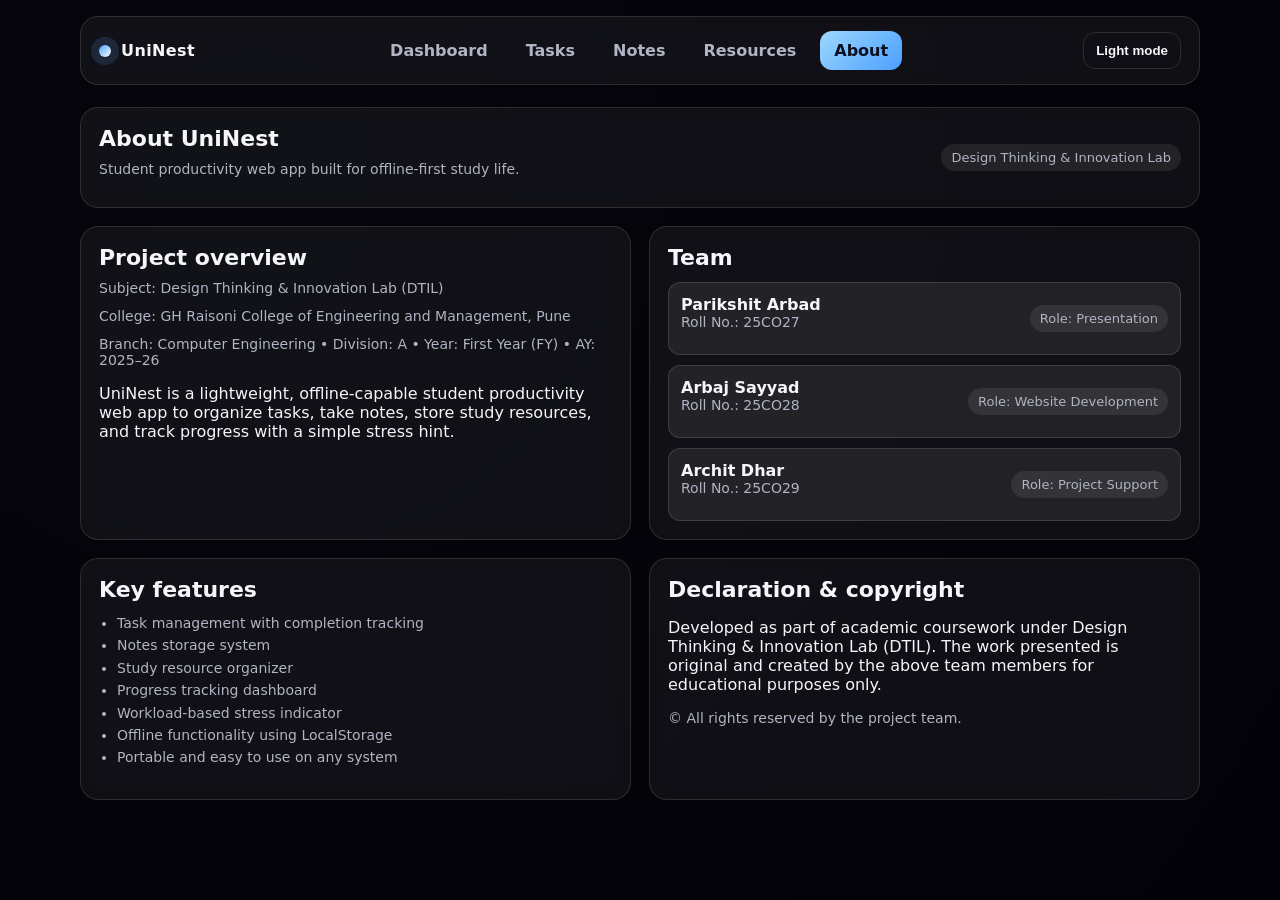
==== about.html @ b3c20384 "Add files via upload" ====
<!DOCTYPE html>
<html lang="en">
<head>
  <meta charset="UTF-8">
  <meta name="viewport" content="width=device-width, initial-scale=1.0">
  <title>UniNest | About</title>
  <link rel="stylesheet" href="styles.css">
</head>
<body data-page="about" data-theme="dark">
  <div class="page">
    <nav class="topnav">
      <div class="brand">
        <span class="brand-dot"></span>
        <span>UniNest</span>
      </div>
      <div class="nav-links">
        <a href="index.html" data-nav="dashboard">Dashboard</a>
        <a href="tasks.html" data-nav="tasks">Tasks</a>
        <a href="notes.html" data-nav="notes">Notes</a>
        <a href="resources.html" data-nav="resources">Resources</a>
        <a href="about.html" data-nav="about">About</a>
      </div>
      <button id="themeToggle">Light mode</button>
    </nav>

    <main class="content">
      <section class="card">
        <div class="space-between">
          <div>
            <h2>About UniNest</h2>
            <p class="muted">Student productivity web app built for offline-first study life.</p>
          </div>
          <span class="pill">Design Thinking &amp; Innovation Lab</span>
        </div>
      </section>

      <div class="grid-2">
        <section class="card">
          <h2>Project overview</h2>
          <p class="muted">Subject: Design Thinking &amp; Innovation Lab (DTIL)</p>
          <p class="muted">College: GH Raisoni College of Engineering and Management, Pune</p>
          <p class="muted">Branch: Computer Engineering &bull; Division: A &bull; Year: First Year (FY) &bull; AY: 2025–26</p>
          <p>UniNest is a lightweight, offline-capable student productivity web app to organize tasks, take notes, store study resources, and track progress with a simple stress hint.</p>
        </section>

        <section class="card">
          <h2>Team</h2>
          <div class="list">
            <div class="list-item">
              <div>
                <div class="task-title">Parikshit Arbad</div>
                <div class="muted">Roll No.: 25CO27</div>
              </div>
              <span class="pill">Role: Presentation</span>
            </div>
            <div class="list-item">
              <div>
                <div class="task-title">Arbaj Sayyad</div>
                <div class="muted">Roll No.: 25CO28</div>
              </div>
              <span class="pill">Role: Website Development</span>
            </div>
            <div class="list-item">
              <div>
                <div class="task-title">Archit Dhar</div>
                <div class="muted">Roll No.: 25CO29</div>
              </div>
              <span class="pill">Role: Project Support</span>
            </div>
          </div>
        </section>
      </div>

      <div class="grid-2">
        <section class="card">
          <h2>Key features</h2>
          <ul class="muted" style="padding-left:18px; line-height:1.6;">
            <li>Task management with completion tracking</li>
            <li>Notes storage system</li>
            <li>Study resource organizer</li>
            <li>Progress tracking dashboard</li>
            <li>Workload-based stress indicator</li>
            <li>Offline functionality using LocalStorage</li>
            <li>Portable and easy to use on any system</li>
          </ul>
        </section>

        <section class="card">
          <h2>Declaration &amp; copyright</h2>
          <p>Developed as part of academic coursework under Design Thinking &amp; Innovation Lab (DTIL). The work presented is original and created by the above team members for educational purposes only.</p>
          <p class="muted" style="margin-top:8px;">© All rights reserved by the project team.</p>
        </section>
      </div>
    </main>
  </div>

  <script src="main.js"></script>
  <script src="about.js"></script>
</body>
</html>
---- styles.css ----
/* UniNest shared styles */
:root {
  --radius: 18px;
  --radius-sm: 12px;
  --speed: 180ms;
}

body[data-theme="dark"] {
  /* Void space */
  --bg: radial-gradient(circle at 20% 20%, #05060b 0, #04040a 40%, #020208 100%);
  --card: rgba(255, 255, 255, 0.05);
  --card-strong: rgba(255, 255, 255, 0.08);
  --text: #f4f6fb;
  --muted: #b0b4c4;
  --accent: #ffffff;
  --accent-2: #9cd7ff;
  --accent-3: #4ca0ff;
  --danger: #ff6b6b;
  --warn: #f2b947;
  --success: #7fd98b;
  --shadow: none;
  --border: rgba(255, 255, 255, 0.12);
  --contrast-on-accent: #0b1020;
  --input-bg: rgba(255, 255, 255, 0.08);
  color-scheme: dark;
}

body[data-theme="light"] {
  /* Softer, lower-glare light theme */
  --bg: radial-gradient(circle at 20% 20%, #d7dae4 0, #c8cdd8 42%, #bbc2d1 100%);
  --card: rgba(17, 19, 26, 0.06);
  --card-strong: rgba(17, 19, 26, 0.1);
  --text: #0d1020;
  --muted: #3f4558;
  --accent: #2f3e63;
  --accent-2: #3c4b6c;
  --accent-3: #253153;
  --danger: #c02f2f;
  --warn: #c87f10;
  --success: #1f8b4a;
  --shadow: none;
  --border: rgba(17, 19, 26, 0.16);
  --contrast-on-accent: #f6f8ff;
  --input-bg: rgba(17, 19, 26, 0.06);
  color-scheme: light;
}

*,
*::before,
*::after {
  box-sizing: border-box;
}

body {
  margin: 0;
  min-height: 100vh;
  font-family: "Segoe UI", "Gill Sans", system-ui, -apple-system, sans-serif;
  background: var(--bg);
  color: var(--text);
  display: flex;
  justify-content: center;
  padding: 16px 12px 32px;
  transition: background 220ms ease, color 180ms ease;
}

a {
  color: inherit;
  text-decoration: none;
}

.page {
  width: 100%;
  max-width: 1120px;
  position: relative;
  z-index: 1;
  opacity: 0;
  transform: translateY(6px);
  transition: opacity 220ms ease, transform 220ms ease;
}

body.is-loaded .page {
  opacity: 1;
  transform: translateY(0);
}

.topnav {
  display: flex;
  align-items: center;
  justify-content: space-between;
  background: var(--card);
  backdrop-filter: blur(6px);
  border: 1px solid var(--border);
  border-radius: var(--radius);
  padding: 14px 18px;
  box-shadow: none;
  position: sticky;
  top: 12px;
  z-index: 5;
  flex-wrap: wrap;
  gap: 12px;
  transition: background 180ms ease, border-color 180ms ease, box-shadow 180ms ease;
}

.brand {
  display: flex;
  align-items: center;
  gap: 10px;
  font-weight: 700;
  letter-spacing: 0.4px;
}

.brand-dot {
  width: 12px;
  height: 12px;
  border-radius: 50%;
  background: linear-gradient(135deg, var(--accent-3), var(--accent));
  box-shadow: 0 0 0 8px rgba(97, 160, 255, 0.15);
}

.nav-links {
  display: flex;
  gap: 10px;
  flex-wrap: wrap;
}

.nav-links a {
  padding: 10px 14px;
  border-radius: var(--radius-sm);
  color: var(--muted);
  font-weight: 600;
  transition: all var(--speed) ease;
}

.nav-links a:hover {
  background: var(--card-strong);
  color: var(--text);
}

.nav-links .active {
  background: linear-gradient(135deg, var(--accent-2), var(--accent-3));
  color: var(--contrast-on-accent);
  box-shadow: none;
}

.content {
  margin-top: 22px;
  display: grid;
  gap: 18px;
}

.grid-2 {
  display: grid;
  grid-template-columns: repeat(auto-fit, minmax(280px, 1fr));
  gap: 18px;
}

.card {
  background: var(--card);
  border: 1px solid var(--border);
  border-radius: var(--radius);
  padding: 18px;
  box-shadow: none;
  backdrop-filter: blur(6px);
  transition: background 180ms ease, border-color 180ms ease, box-shadow 180ms ease;
}

.card h2 {
  margin: 0 0 10px;
  font-size: 22px;
}

.muted {
  color: var(--muted);
  font-size: 14px;
  margin: 0 0 12px;
}

form {
  display: grid;
  gap: 10px;
  margin-top: 6px;
}

label {
  font-weight: 600;
  font-size: 14px;
}

input[type="text"],
input[type="url"],
textarea,
select {
  width: 100%;
  background: var(--input-bg, var(--card-strong));
  border: 1px solid var(--border);
  border-radius: var(--radius-sm);
  padding: 12px 12px;
  color: var(--text);
  font-size: 15px;
  outline: none;
  transition: border var(--speed), transform var(--speed);
}

input:focus,
textarea:focus,
select:focus {
  border-color: var(--accent);
  transform: translateY(-1px);
}

textarea {
  min-height: 160px;
  resize: vertical;
}

select {
  appearance: none;
  background: var(--input-bg, var(--card-strong));
  color: var(--text);
  cursor: pointer;
  font-weight: 700;
  border: 1px solid var(--border);
  box-shadow: inset 0 1px 2px rgba(0, 0, 0, 0.25);
  transition: border-color var(--speed), box-shadow var(--speed), background-color var(--speed), color var(--speed);
}

select option {
  background: var(--input-bg, var(--card-strong)) !important;
  color: var(--text) !important;
}

/* Dark dropdown fixes */
body[data-theme="dark"] select,
body[data-theme="dark"] select option {
  background-color: #0f1324 !important;
  color: #f4f6fb !important;
}

body[data-theme="dark"] select:focus {
  border-color: var(--accent-3);
  box-shadow: 0 0 0 3px rgba(156, 215, 255, 0.25);
}

body[data-theme="light"] select option {
  background-color: #eef1f7 !important;
  color: #0d1020 !important;
}

select:focus {
  border-color: var(--accent-3);
  outline: none;
  box-shadow: 0 0 0 3px rgba(76, 160, 255, 0.25);
}

button {
  border: none;
  background: linear-gradient(135deg, var(--accent-2), var(--accent-3));
  color: var(--contrast-on-accent);
  padding: 12px 14px;
  border-radius: var(--radius-sm);
  font-weight: 700;
  cursor: pointer;
  transition: transform var(--speed), box-shadow var(--speed);
}

button:hover {
  transform: translateY(-2px);
  box-shadow: 0 12px 22px rgba(97, 160, 255, 0.35);
}

.ghost {
  background: transparent;
  color: var(--text);
  border: 1px dashed var(--border);
}

/* Smooth component transitions */
.nav-links a,
.list-item,
.pill,
.badge,
.progress-bar,
.calendar-cell,
.spark-bar {
  transition: background-color var(--speed), color var(--speed), border-color var(--speed), box-shadow var(--speed), transform var(--speed);
}

.flex {
  display: flex;
  align-items: center;
  gap: 10px;
}

.space-between {
  display: flex;
  align-items: center;
  justify-content: space-between;
  gap: 10px;
}

.badge {
  padding: 6px 10px;
  border-radius: 999px;
  font-size: 13px;
  font-weight: 700;
  letter-spacing: 0.3px;
}

.badge-low {
  background: rgba(127, 217, 139, 0.2);
  color: var(--success);
}

.badge-mid {
  background: rgba(255, 179, 71, 0.2);
  color: var(--warn);
}

.badge-high {
  background: rgba(255, 107, 107, 0.2);
  color: var(--danger);
}

.list {
  display: grid;
  gap: 10px;
  margin-top: 12px;
}

.list-item {
  background: var(--card-strong);
  border: 1px solid var(--border);
  border-radius: var(--radius-sm);
  padding: 12px;
  display: flex;
  align-items: center;
  justify-content: space-between;
  gap: 10px;
}

.checkbox-row {
  display: flex;
  align-items: center;
  gap: 10px;
}

.checkbox-row input[type="checkbox"] {
  width: 20px;
  height: 20px;
  accent-color: var(--accent-3);
}

.task-title {
  font-weight: 700;
}

.task-title.done {
  text-decoration: line-through;
  color: var(--muted);
}

.progress-shell {
  background: var(--card-strong);
  border-radius: 12px;
  overflow: hidden;
  position: relative;
  height: 14px;
}

.progress-bar {
  height: 100%;
  background: linear-gradient(90deg, var(--accent-2), var(--accent-3));
  width: 0;
  transition: width 240ms ease;
}

.empty {
  color: var(--muted);
  font-size: 14px;
  margin: 8px 0;
}

.pill {
  padding: 6px 10px;
  background: rgba(255, 255, 255, 0.08);
  border-radius: 999px;
  font-size: 13px;
  color: var(--muted);
}

.link {
  color: var(--accent);
  font-weight: 700;
}

.footer-note {
  font-size: 13px;
  color: var(--muted);
  margin-top: 10px;
  line-height: 1.4;
}

.pill-contrast {
  background: var(--card-strong);
  color: var(--text);
}

/* Theme toggle */
#themeToggle {
  background: transparent;
  color: var(--text);
  border: 1px solid var(--border);
  box-shadow: none;
  padding: 10px 12px;
}

/* Cursor glow */
#cursorGlow {
  display: none;
}

/* Pomodoro */
.pomodoro-time {
  font-size: 36px;
  font-weight: 700;
  letter-spacing: 1px;
}

.pomodoro-controls {
  display: flex;
  flex-wrap: wrap;
  gap: 10px;
  margin-top: 10px;
}

/* Calendar */
.calendar-grid {
  display: grid;
  grid-template-columns: repeat(7, minmax(0, 1fr));
  gap: 6px;
  margin-top: 10px;
  grid-auto-rows: minmax(34px, auto);
}

.calendar-grid > div {
  min-height: 34px;
}

.calendar-cell {
  text-align: center;
  padding: 8px 0;
  border-radius: 10px;
  background: var(--card-strong);
  color: var(--text);
  border: 1px solid var(--border);
}

.calendar-cell.today {
  background: linear-gradient(135deg, var(--accent-2), var(--accent-3));
  color: var(--contrast-on-accent);
  font-weight: 700;
}

.calendar-cell.empty {
  background: transparent;
  border: none;
}

.calendar-head {
  color: var(--muted);
  font-size: 13px;
  text-transform: uppercase;
}

/* Progress graph */
.spark-bars {
  display: grid;
  grid-template-columns: repeat(7, 1fr);
  align-items: end;
  gap: 8px;
  height: 120px;
  margin-top: 10px;
}

.spark-bar {
  width: 100%;
  background: linear-gradient(180deg, var(--accent-2), var(--accent-3));
  border-radius: 10px 10px 4px 4px;
  min-height: 6px;
}

.spark-labels {
  display: grid;
  grid-template-columns: repeat(7, 1fr);
  gap: 8px;
  font-size: 12px;
  color: var(--muted);
  margin-top: 6px;
  text-align: center;
}

/* Form rows */
.inline-row {
  display: grid;
  grid-template-columns: 1fr auto;
  gap: 10px;
}

@media (max-width: 640px) {
  body {
    padding: 12px;
  }
  .topnav {
    flex-direction: column;
    align-items: flex-start;
    gap: 10px;
    position: static;
  }
  .nav-links {
    width: 100%;
  }
}
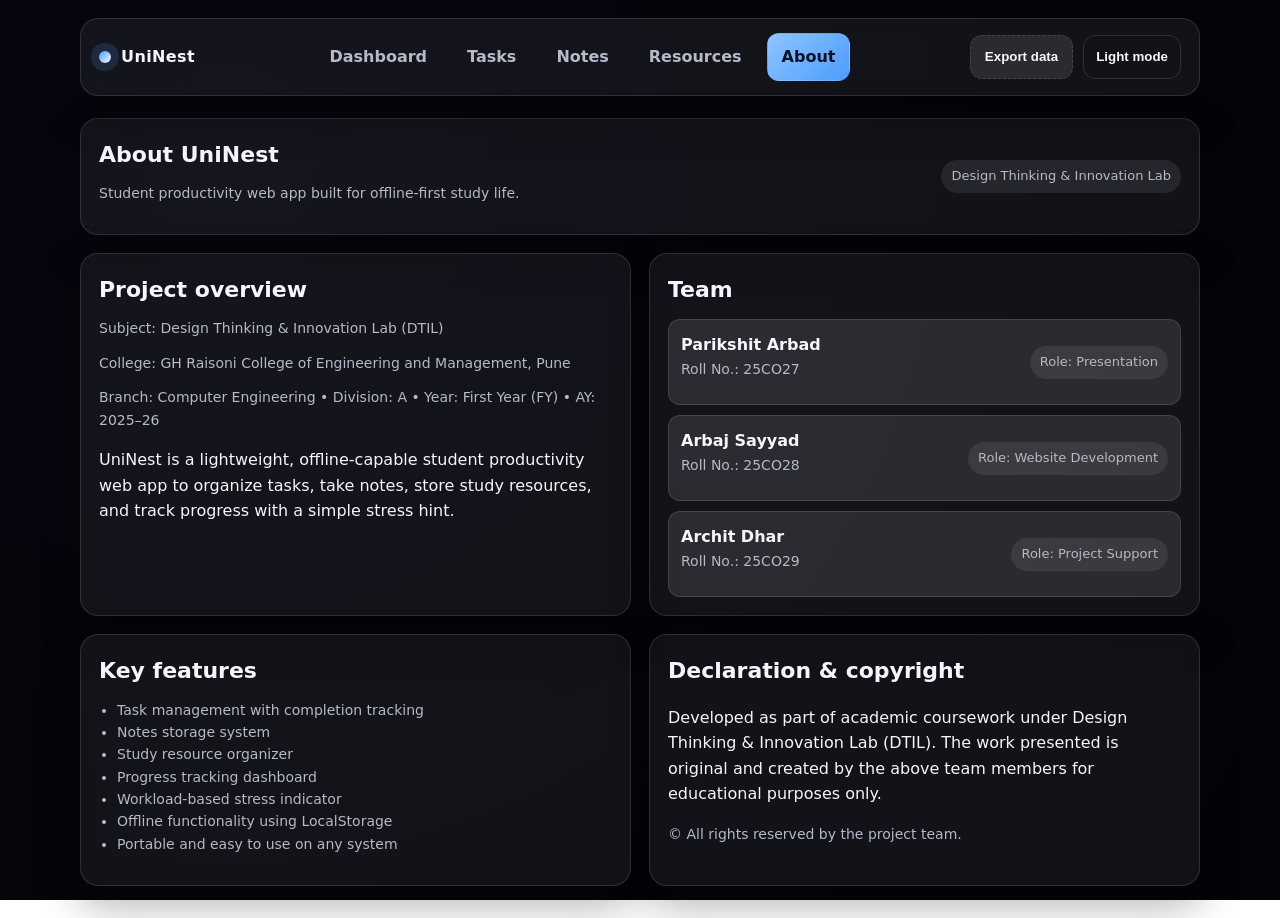
==== commit e3732c61: "Add files via upload" ====
--- a/about.html
+++ b/about.html
@@ -20,7 +20,10 @@
         <a href="resources.html" data-nav="resources">Resources</a>
         <a href="about.html" data-nav="about">About</a>
       </div>
-      <button id="themeToggle">Light mode</button>
+      <div class="nav-actions">
+        <button id="exportData" class="ghost">Export data</button>
+        <button id="themeToggle">Light mode</button>
+      </div>
     </nav>
 
     <main class="content">
--- a/styles.css
+++ b/styles.css
@@ -3,46 +3,49 @@
   --radius: 18px;
   --radius-sm: 12px;
   --speed: 180ms;
+  --shadow: 0 18px 38px rgba(0, 0, 0, 0.16);
 }
 
 body[data-theme="dark"] {
   /* Void space */
-  --bg: radial-gradient(circle at 20% 20%, #05060b 0, #04040a 40%, #020208 100%);
-  --card: rgba(255, 255, 255, 0.05);
-  --card-strong: rgba(255, 255, 255, 0.08);
-  --text: #f4f6fb;
-  --muted: #b0b4c4;
-  --accent: #ffffff;
-  --accent-2: #9cd7ff;
-  --accent-3: #4ca0ff;
+  --bg: radial-gradient(circle at 18% 18%, #06070f 0, #05060c 40%, #030309 100%);
+  --card: rgba(255, 255, 255, 0.06);
+  --card-strong: rgba(255, 255, 255, 0.1);
+  --text: #f5f6fd;
+  --muted: #b5b9c9;
+  --accent: #f8fbff;
+  --accent-2: #8fc4ff;
+  --accent-3: #4c9cff;
   --danger: #ff6b6b;
-  --warn: #f2b947;
+  --warn: #f0b34f;
   --success: #7fd98b;
-  --shadow: none;
+  --shadow: 0 18px 44px rgba(0, 0, 0, 0.32);
   --border: rgba(255, 255, 255, 0.12);
-  --contrast-on-accent: #0b1020;
+  --contrast-on-accent: #0c1124;
   --input-bg: rgba(255, 255, 255, 0.08);
   color-scheme: dark;
+  cursor: url("data:image/svg+xml;utf8,<svg xmlns='http://www.w3.org/2000/svg' width='28' height='28'><defs><radialGradient id='g' r='0.8'><stop offset='0%' stop-color='%23ffffff' stop-opacity='0.82'/><stop offset='55%' stop-color='%23ffffff' stop-opacity='0.32'/><stop offset='100%' stop-color='%23ffffff' stop-opacity='0'/></radialGradient></defs><circle cx='14' cy='14' r='12' fill='url(%23g)'/></svg>") 14 14, auto;
 }
 
 body[data-theme="light"] {
   /* Softer, lower-glare light theme */
-  --bg: radial-gradient(circle at 20% 20%, #d7dae4 0, #c8cdd8 42%, #bbc2d1 100%);
-  --card: rgba(17, 19, 26, 0.06);
-  --card-strong: rgba(17, 19, 26, 0.1);
-  --text: #0d1020;
-  --muted: #3f4558;
-  --accent: #2f3e63;
-  --accent-2: #3c4b6c;
-  --accent-3: #253153;
-  --danger: #c02f2f;
-  --warn: #c87f10;
-  --success: #1f8b4a;
-  --shadow: none;
-  --border: rgba(17, 19, 26, 0.16);
-  --contrast-on-accent: #f6f8ff;
-  --input-bg: rgba(17, 19, 26, 0.06);
+  --bg: radial-gradient(circle at 26% 18%, #f5f7fb 0, #e8edf7 38%, #dbe3f2 100%);
+  --card: rgba(255, 255, 255, 0.86);
+  --card-strong: rgba(255, 255, 255, 0.94);
+  --text: #0f172a;
+  --muted: #536179;
+  --accent: #1f4b99;
+  --accent-2: #2e5fb8;
+  --accent-3: #1c4a92;
+  --danger: #c44545;
+  --warn: #d18b1c;
+  --success: #1d8f5b;
+  --shadow: 0 18px 40px rgba(22, 41, 82, 0.12);
+  --border: rgba(15, 23, 42, 0.08);
+  --contrast-on-accent: #f4f7ff;
+  --input-bg: rgba(255, 255, 255, 0.94);
   color-scheme: light;
+  cursor: url("data:image/svg+xml;utf8,<svg xmlns='http://www.w3.org/2000/svg' width='28' height='28'><defs><radialGradient id='g' r='0.8'><stop offset='0%' stop-color='%23000000' stop-opacity='0.82'/><stop offset='55%' stop-color='%23000000' stop-opacity='0.32'/><stop offset='100%' stop-color='%23000000' stop-opacity='0'/></radialGradient></defs><circle cx='14' cy='14' r='12' fill='url(%23g)'/></svg>") 14 14, auto;
 }
 
 *,
@@ -55,17 +58,29 @@
   margin: 0;
   min-height: 100vh;
   font-family: "Segoe UI", "Gill Sans", system-ui, -apple-system, sans-serif;
+  line-height: 1.6;
   background: var(--bg);
+  background-size: cover;
+  background-attachment: fixed;
   color: var(--text);
   display: flex;
   justify-content: center;
-  padding: 16px 12px 32px;
-  transition: background 220ms ease, color 180ms ease;
+  padding: 18px 14px 32px;
+  transition: background 260ms ease, color 200ms ease;
 }
 
 a {
   color: inherit;
   text-decoration: none;
+  cursor: inherit;
+}
+
+a,
+button,
+input,
+select,
+textarea {
+  cursor: inherit;
 }
 
 .page {
@@ -75,7 +90,7 @@
   z-index: 1;
   opacity: 0;
   transform: translateY(6px);
-  transition: opacity 220ms ease, transform 220ms ease;
+  transition: opacity 240ms ease, transform 240ms ease;
 }
 
 body.is-loaded .page {
@@ -83,6 +98,11 @@
   transform: translateY(0);
 }
 
+body.is-leaving .page {
+  opacity: 0;
+  transform: translateY(10px);
+}
+
 .topnav {
   display: flex;
   align-items: center;
@@ -92,7 +112,7 @@
   border: 1px solid var(--border);
   border-radius: var(--radius);
   padding: 14px 18px;
-  box-shadow: none;
+  box-shadow: var(--shadow);
   position: sticky;
   top: 12px;
   z-index: 5;
@@ -121,6 +141,7 @@
   display: flex;
   gap: 10px;
   flex-wrap: wrap;
+  align-items: center;
 }
 
 .nav-links a {
@@ -129,11 +150,13 @@
   color: var(--muted);
   font-weight: 600;
   transition: all var(--speed) ease;
+  border: 1px solid transparent;
 }
 
 .nav-links a:hover {
   background: var(--card-strong);
   color: var(--text);
+  border-color: var(--border);
 }
 
 .nav-links .active {
@@ -142,6 +165,18 @@
   box-shadow: none;
 }
 
+.nav-actions {
+  display: flex;
+  align-items: center;
+  gap: 10px;
+  flex-wrap: wrap;
+  justify-content: flex-end;
+}
+
+.nav-actions button {
+  white-space: nowrap;
+}
+
 .content {
   margin-top: 22px;
   display: grid;
@@ -159,7 +194,7 @@
   border: 1px solid var(--border);
   border-radius: var(--radius);
   padding: 18px;
-  box-shadow: none;
+  box-shadow: var(--shadow);
   backdrop-filter: blur(6px);
   transition: background 180ms ease, border-color 180ms ease, box-shadow 180ms ease;
 }
@@ -260,18 +295,28 @@
   border-radius: var(--radius-sm);
   font-weight: 700;
   cursor: pointer;
-  transition: transform var(--speed), box-shadow var(--speed);
+  transition: transform var(--speed), box-shadow var(--speed), filter var(--speed), background-position var(--speed);
+  background-size: 120%;
+  box-shadow: 0 10px 20px rgba(0, 0, 0, 0.12);
+  min-height: 44px;
 }
 
 button:hover {
   transform: translateY(-2px);
-  box-shadow: 0 12px 22px rgba(97, 160, 255, 0.35);
+  box-shadow: 0 14px 26px rgba(97, 160, 255, 0.26);
+  background-position: 100% 0;
+}
+
+button:active {
+  transform: translateY(0);
+  box-shadow: 0 6px 12px rgba(0, 0, 0, 0.12);
 }
 
 .ghost {
   background: transparent;
   color: var(--text);
-  border: 1px dashed var(--border);
+  border: 1px solid var(--border);
+  box-shadow: none;
 }
 
 /* Smooth component transitions */
@@ -412,6 +457,24 @@
   border: 1px solid var(--border);
   box-shadow: none;
   padding: 10px 12px;
+  font-weight: 700;
+}
+
+#themeToggle:hover {
+  border-color: var(--accent-3);
+  color: var(--accent-3);
+}
+
+#exportData {
+  background: var(--card-strong);
+  color: var(--text);
+  border: 1px dashed var(--border);
+}
+
+#exportData:hover {
+  border-color: var(--accent-3);
+  color: var(--accent-3);
+  transform: translateY(-1px);
 }
 
 /* Cursor glow */
@@ -509,6 +572,7 @@
 @media (max-width: 640px) {
   body {
     padding: 12px;
+    background-attachment: scroll;
   }
   .topnav {
     flex-direction: column;
@@ -518,5 +582,51 @@
   }
   .nav-links {
     width: 100%;
-  }
-}
+    justify-content: space-between;
+  }
+  .nav-actions {
+    width: 100%;
+    justify-content: stretch;
+  }
+  .nav-actions button {
+    flex: 1 1 48%;
+  }
+}
+
+@media (max-width: 860px) {
+  .page {
+    max-width: 100%;
+  }
+  .topnav {
+    border-radius: var(--radius-sm);
+  }
+  .card {
+    padding: 16px;
+  }
+  .grid-2 {
+    gap: 14px;
+  }
+}
+
+@media (orientation: landscape) and (max-height: 540px) {
+  body {
+    padding: 10px;
+  }
+  .topnav {
+    position: static;
+  }
+  .card {
+    padding: 14px;
+  }
+  .pomodoro-time {
+    font-size: 30px;
+  }
+}
+
+@media (prefers-reduced-motion: reduce) {
+  * {
+    transition: none !important;
+    animation-duration: 0s !important;
+    scroll-behavior: auto !important;
+  }
+}
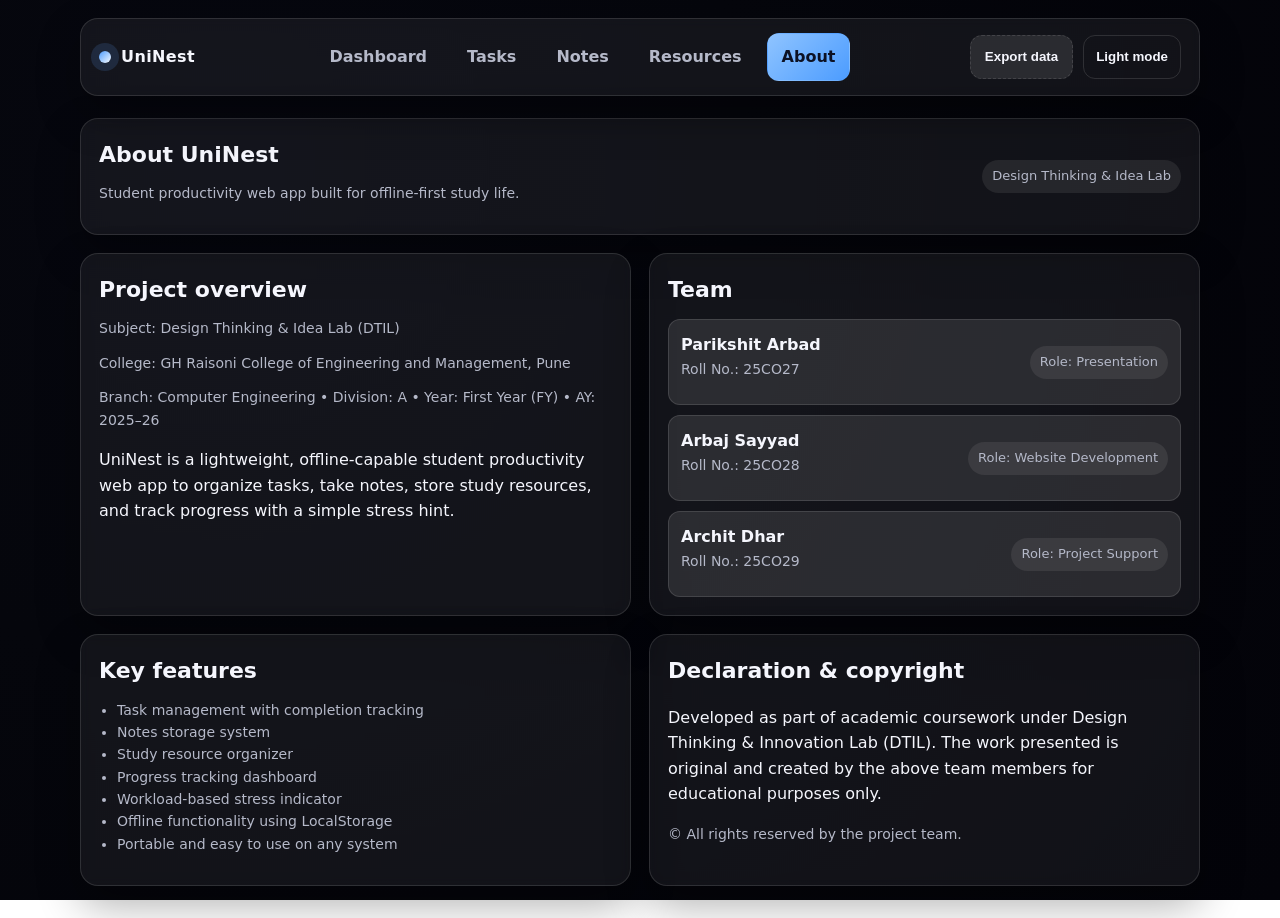
==== commit 7a6f53d9: "Update about.html" ====
--- a/about.html
+++ b/about.html
@@ -33,14 +33,14 @@
             <h2>About UniNest</h2>
             <p class="muted">Student productivity web app built for offline-first study life.</p>
           </div>
-          <span class="pill">Design Thinking &amp; Innovation Lab</span>
+          <span class="pill">Design Thinking &amp; Idea Lab</span>
         </div>
       </section>
 
       <div class="grid-2">
         <section class="card">
           <h2>Project overview</h2>
-          <p class="muted">Subject: Design Thinking &amp; Innovation Lab (DTIL)</p>
+          <p class="muted">Subject: Design Thinking &amp; Idea Lab (DTIL)</p>
           <p class="muted">College: GH Raisoni College of Engineering and Management, Pune</p>
           <p class="muted">Branch: Computer Engineering &bull; Division: A &bull; Year: First Year (FY) &bull; AY: 2025–26</p>
           <p>UniNest is a lightweight, offline-capable student productivity web app to organize tasks, take notes, store study resources, and track progress with a simple stress hint.</p>
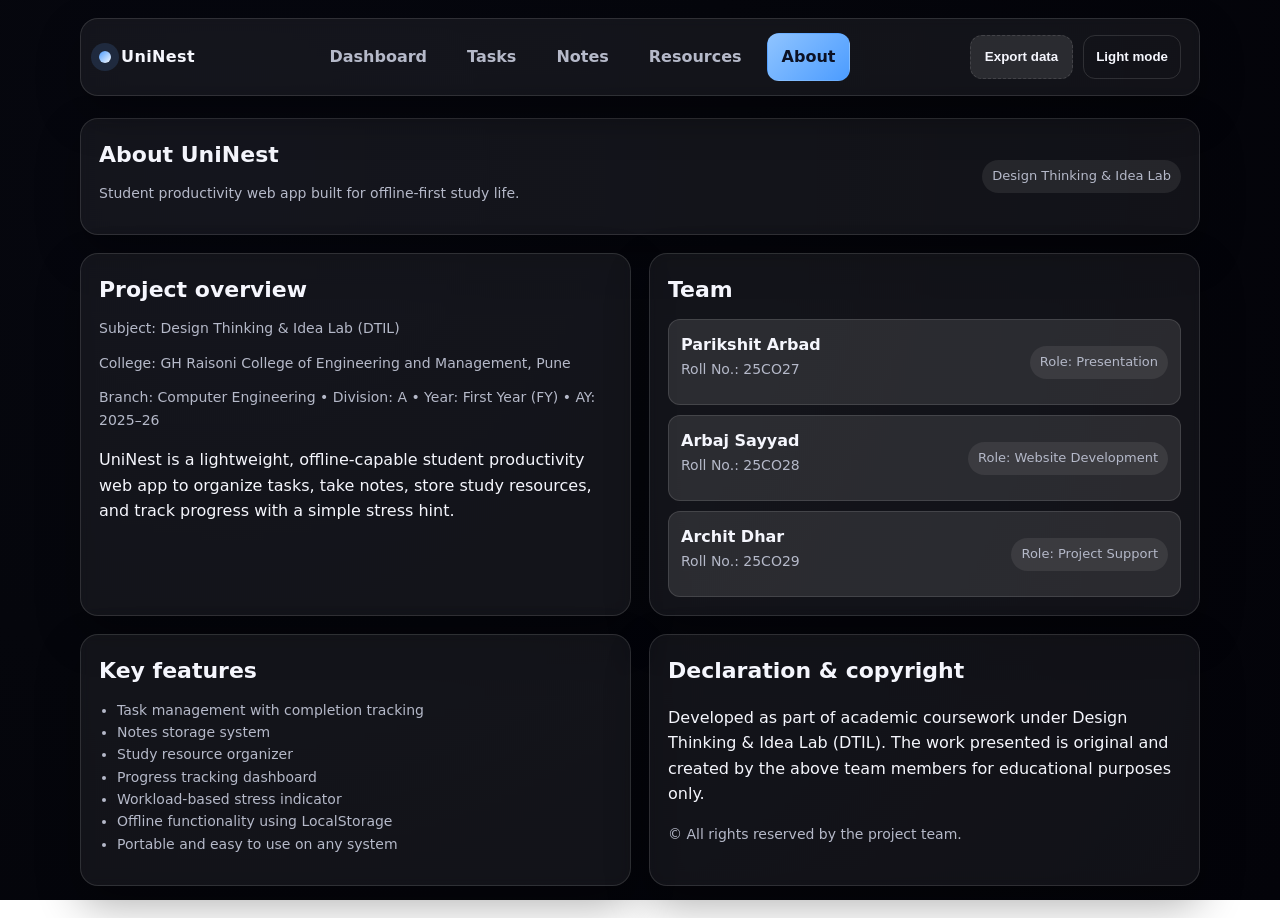
==== commit 756279e1: "Update about.html" ====
--- a/about.html
+++ b/about.html
@@ -90,7 +90,7 @@
 
         <section class="card">
           <h2>Declaration &amp; copyright</h2>
-          <p>Developed as part of academic coursework under Design Thinking &amp; Innovation Lab (DTIL). The work presented is original and created by the above team members for educational purposes only.</p>
+          <p>Developed as part of academic coursework under Design Thinking &amp; Idea Lab (DTIL). The work presented is original and created by the above team members for educational purposes only.</p>
           <p class="muted" style="margin-top:8px;">© All rights reserved by the project team.</p>
         </section>
       </div>
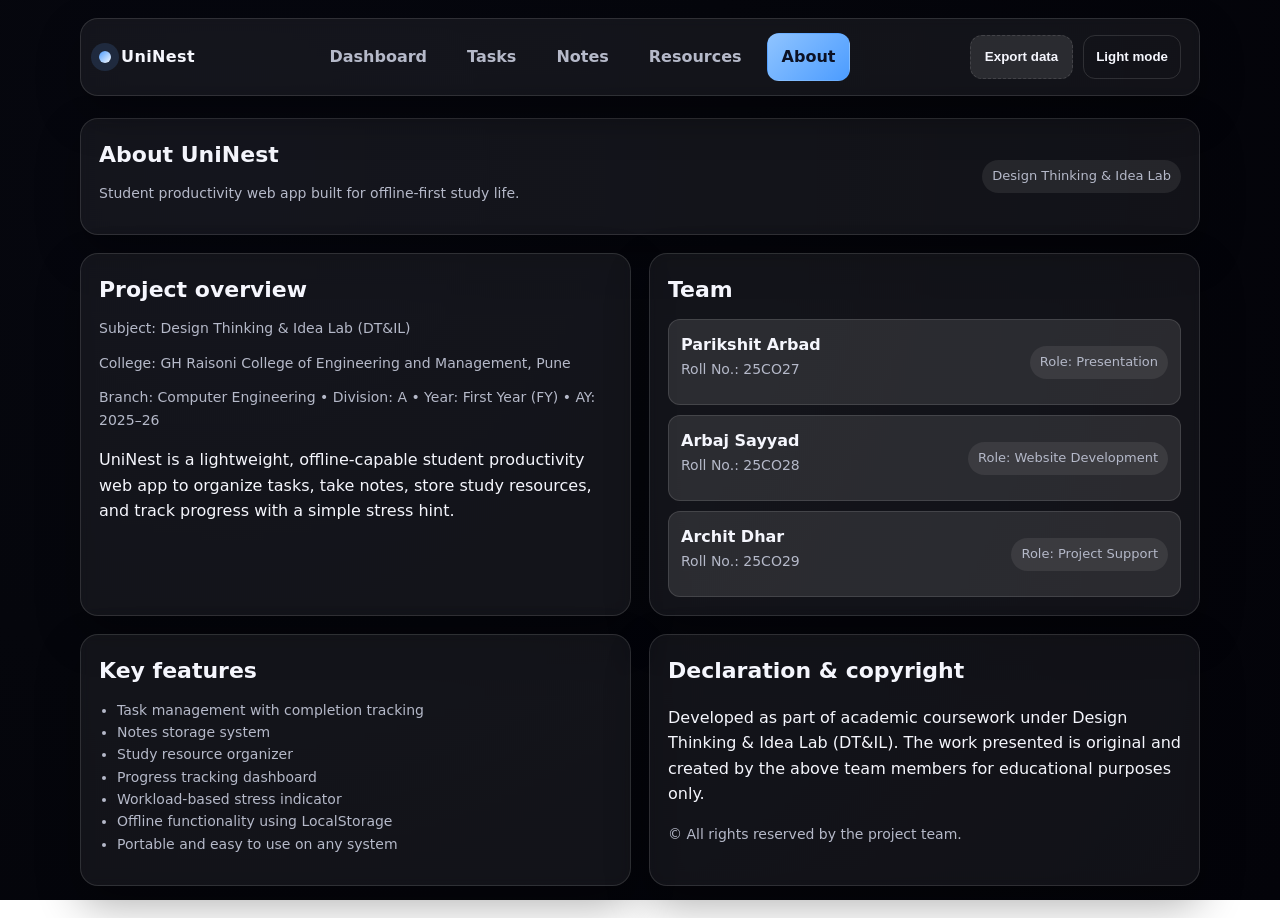
==== commit b2def7ce: "Update about.html" ====
--- a/about.html
+++ b/about.html
@@ -40,7 +40,7 @@
       <div class="grid-2">
         <section class="card">
           <h2>Project overview</h2>
-          <p class="muted">Subject: Design Thinking &amp; Idea Lab (DTIL)</p>
+          <p class="muted">Subject: Design Thinking &amp; Idea Lab (DT&IL)</p>
           <p class="muted">College: GH Raisoni College of Engineering and Management, Pune</p>
           <p class="muted">Branch: Computer Engineering &bull; Division: A &bull; Year: First Year (FY) &bull; AY: 2025–26</p>
           <p>UniNest is a lightweight, offline-capable student productivity web app to organize tasks, take notes, store study resources, and track progress with a simple stress hint.</p>
@@ -90,7 +90,7 @@
 
         <section class="card">
           <h2>Declaration &amp; copyright</h2>
-          <p>Developed as part of academic coursework under Design Thinking &amp; Idea Lab (DTIL). The work presented is original and created by the above team members for educational purposes only.</p>
+          <p>Developed as part of academic coursework under Design Thinking &amp; Idea Lab (DT&IL). The work presented is original and created by the above team members for educational purposes only.</p>
           <p class="muted" style="margin-top:8px;">© All rights reserved by the project team.</p>
         </section>
       </div>
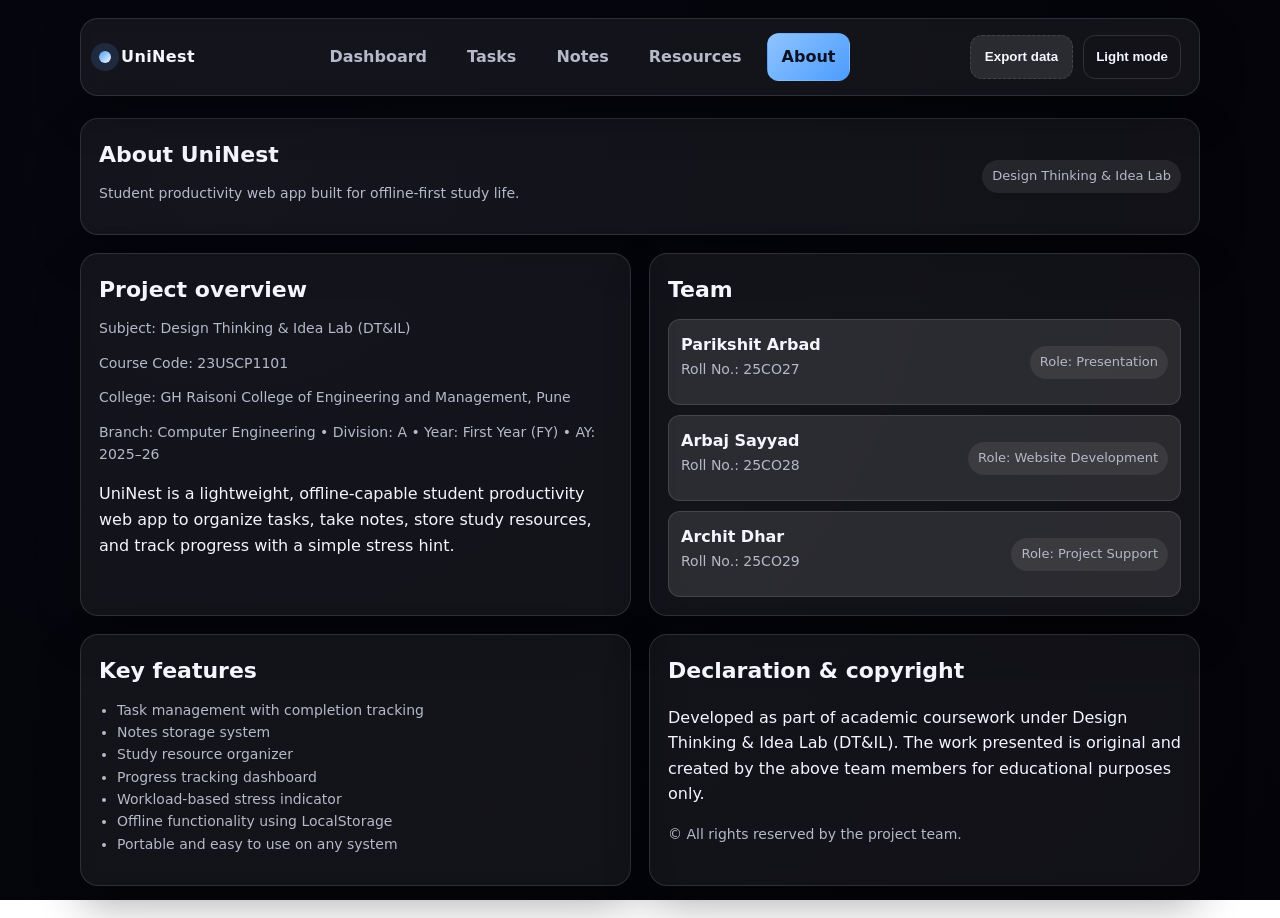
==== commit 86c5fff8: "Update about.html" ====
--- a/about.html
+++ b/about.html
@@ -41,6 +41,7 @@
         <section class="card">
           <h2>Project overview</h2>
           <p class="muted">Subject: Design Thinking &amp; Idea Lab (DT&IL)</p>
+          <p class="muted">Course Code: 23USCP1101</p>
           <p class="muted">College: GH Raisoni College of Engineering and Management, Pune</p>
           <p class="muted">Branch: Computer Engineering &bull; Division: A &bull; Year: First Year (FY) &bull; AY: 2025–26</p>
           <p>UniNest is a lightweight, offline-capable student productivity web app to organize tasks, take notes, store study resources, and track progress with a simple stress hint.</p>
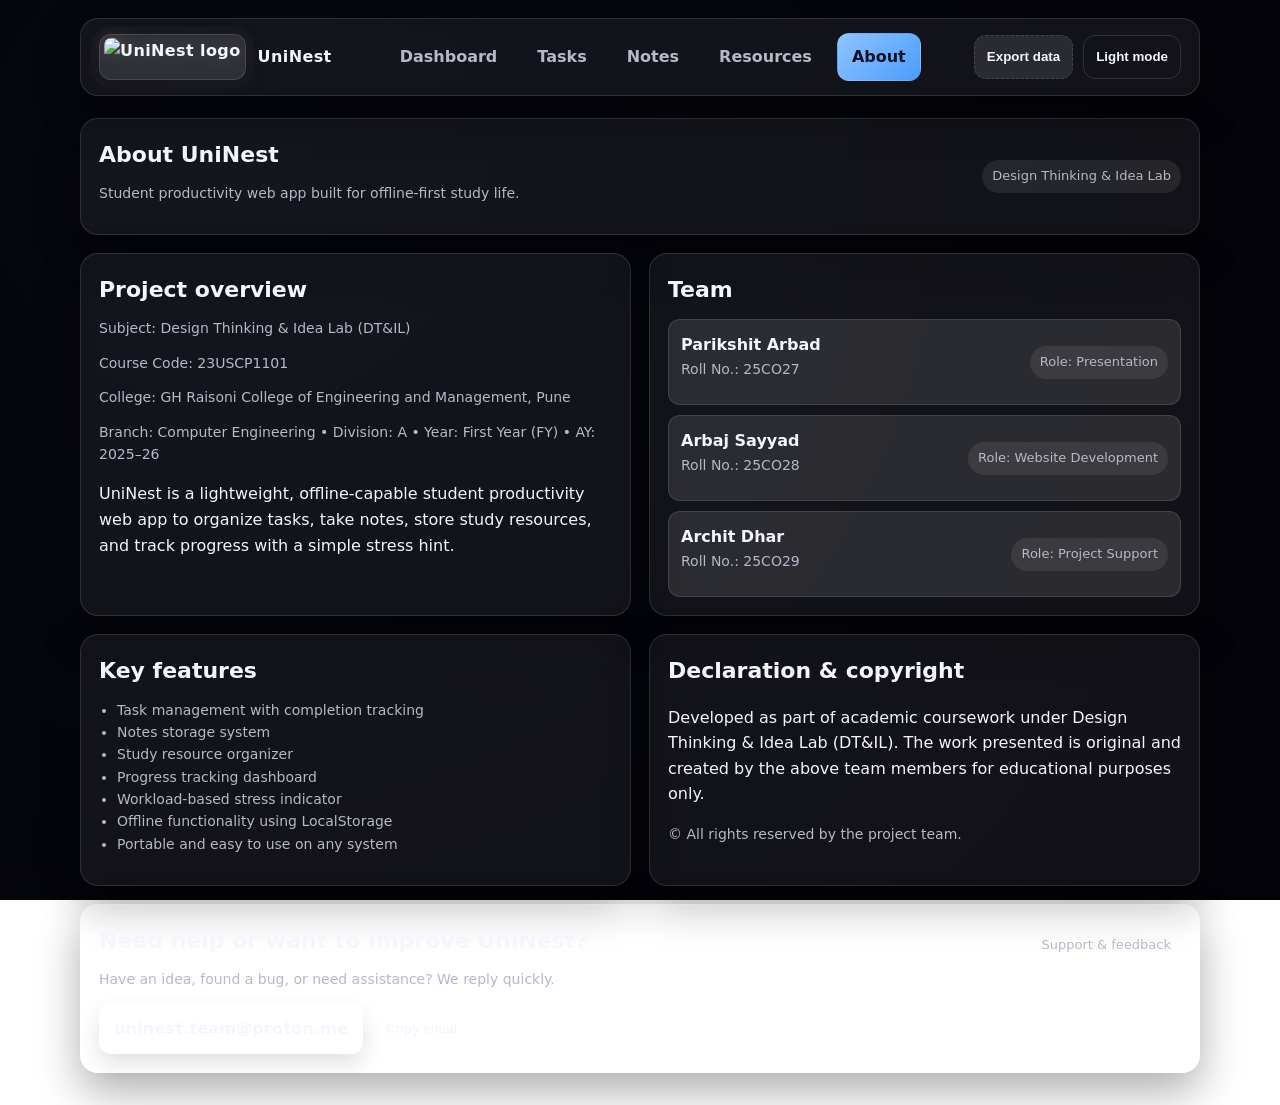
==== commit fb35fb11: "Add files via upload" ====
--- a/about.html
+++ b/about.html
@@ -10,7 +10,7 @@
   <div class="page">
     <nav class="topnav">
       <div class="brand">
-        <span class="brand-dot"></span>
+        <img id="brandLogo" class="brand-logo" src="assets/logo-dark.jpeg" data-dark="assets/logo-dark.jpeg" data-light="assets/logo-light.jpeg" alt="UniNest logo">
         <span>UniNest</span>
       </div>
       <div class="nav-links">
@@ -95,6 +95,18 @@
           <p class="muted" style="margin-top:8px;">© All rights reserved by the project team.</p>
         </section>
       </div>
+
+      <section class="card">
+        <div class="space-between">
+          <h2>Need help or want to improve UniNest?</h2>
+          <span class="pill">Support &amp; feedback</span>
+        </div>
+        <p class="muted">Have an idea, found a bug, or need assistance? We reply quickly.</p>
+        <div class="support-actions">
+          <div class="email-display">uninest.team@proton.me</div>
+          <button type="button" class="ghost copy-mail" data-copy="uninest.team@proton.me">Copy email</button>
+        </div>
+      </section>
     </main>
   </div>
 
--- a/styles.css
+++ b/styles.css
@@ -124,17 +124,20 @@
 .brand {
   display: flex;
   align-items: center;
-  gap: 10px;
+  gap: 12px;
   font-weight: 700;
   letter-spacing: 0.4px;
 }
 
-.brand-dot {
-  width: 12px;
-  height: 12px;
-  border-radius: 50%;
-  background: linear-gradient(135deg, var(--accent-3), var(--accent));
-  box-shadow: 0 0 0 8px rgba(97, 160, 255, 0.15);
+.brand-logo {
+  height: 46px;
+  width: auto;
+  border-radius: 12px;
+  padding: 3px 4px;
+  background: var(--card-strong);
+  border: 1px solid var(--border);
+  box-shadow: 0 8px 18px rgba(0, 0, 0, 0.25), 0 0 0 8px rgba(255, 255, 255, 0.02);
+  filter: drop-shadow(0 0 8px rgba(255, 255, 255, 0.16));
 }
 
 .nav-links {
@@ -317,6 +320,31 @@
   color: var(--text);
   border: 1px solid var(--border);
   box-shadow: none;
+  text-decoration: none;
+  display: inline-flex;
+  align-items: center;
+  justify-content: center;
+  gap: 6px;
+  padding: 10px 12px;
+  min-height: 44px;
+}
+
+.support-actions {
+  display: flex;
+  flex-wrap: wrap;
+  gap: 10px;
+  align-items: center;
+}
+
+.email-display {
+  padding: 12px 14px;
+  border: 1px solid var(--border);
+  border-radius: var(--radius-sm);
+  background: var(--card-strong);
+  color: var(--text);
+  font-weight: 700;
+  letter-spacing: 0.2px;
+  box-shadow: 0 10px 22px rgba(0, 0, 0, 0.12);
 }
 
 /* Smooth component transitions */
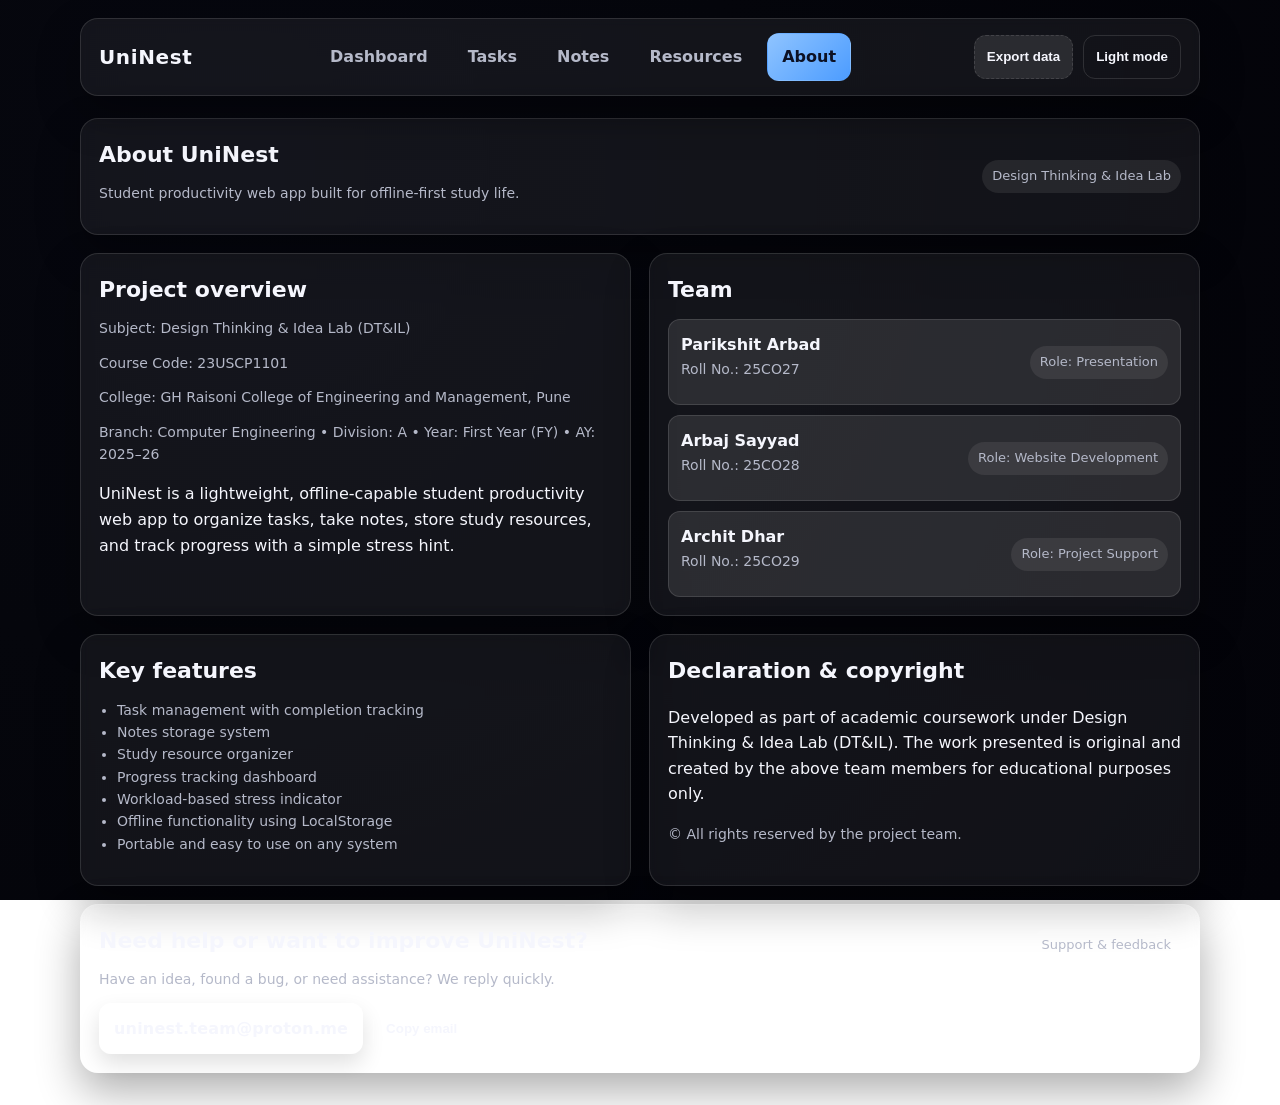
==== commit 9982a4c5: "Add files via upload" ====
--- a/about.html
+++ b/about.html
@@ -10,7 +10,6 @@
   <div class="page">
     <nav class="topnav">
       <div class="brand">
-        <img id="brandLogo" class="brand-logo" src="assets/logo-dark.jpeg" data-dark="assets/logo-dark.jpeg" data-light="assets/logo-light.jpeg" alt="UniNest logo">
         <span>UniNest</span>
       </div>
       <div class="nav-links">
--- a/styles.css
+++ b/styles.css
@@ -124,20 +124,10 @@
 .brand {
   display: flex;
   align-items: center;
-  gap: 12px;
-  font-weight: 700;
-  letter-spacing: 0.4px;
-}
-
-.brand-logo {
-  height: 46px;
-  width: auto;
-  border-radius: 12px;
-  padding: 3px 4px;
-  background: var(--card-strong);
-  border: 1px solid var(--border);
-  box-shadow: 0 8px 18px rgba(0, 0, 0, 0.25), 0 0 0 8px rgba(255, 255, 255, 0.02);
-  filter: drop-shadow(0 0 8px rgba(255, 255, 255, 0.16));
+  gap: 10px;
+  font-weight: 800;
+  letter-spacing: 0.6px;
+  font-size: 20px;
 }
 
 .nav-links {
@@ -345,6 +335,19 @@
   font-weight: 700;
   letter-spacing: 0.2px;
   box-shadow: 0 10px 22px rgba(0, 0, 0, 0.12);
+}
+
+@media (max-width: 640px) {
+  .support-actions {
+    flex-direction: column;
+    align-items: stretch;
+  }
+  .support-actions .ghost,
+  .support-actions .email-display {
+    width: 100%;
+    justify-content: center;
+    text-align: center;
+  }
 }
 
 /* Smooth component transitions */
